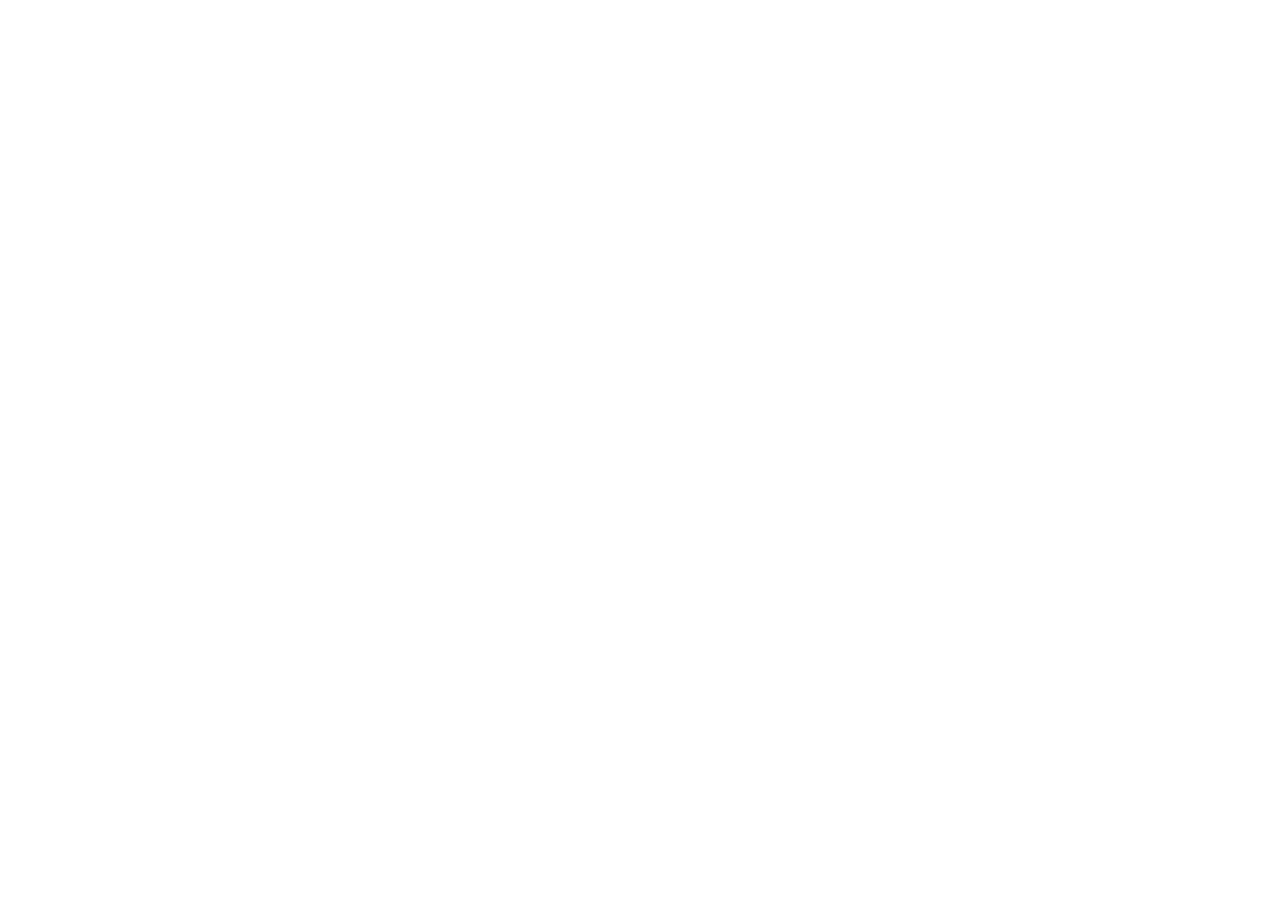
==== blog-preview-card/index.html @ 4c04ecbe "feat: set up semantic HTML structure with proper meta tags" ====
<!DOCTYPE html>
<html lang="en">

<head>
    <meta charset="UTF-8">
    <meta name="viewport" content="width=device-width, initial-scale=1.0">

    <!-- Favicon -->
    <link rel="icon" type="image/png" sizes="32x32" href="./assets/images/favicon-32x32.png">

    <!-- Title & Description(SEO) -->
    <title>Frontend Mentor | Blog preview card</title>
    <meta name="description" content="Solution to Blog preview card challenge on Frontend Mentor">

</head>

<body>

    <main>

    </main>

    <footer>

    </footer>


</body>

</html>
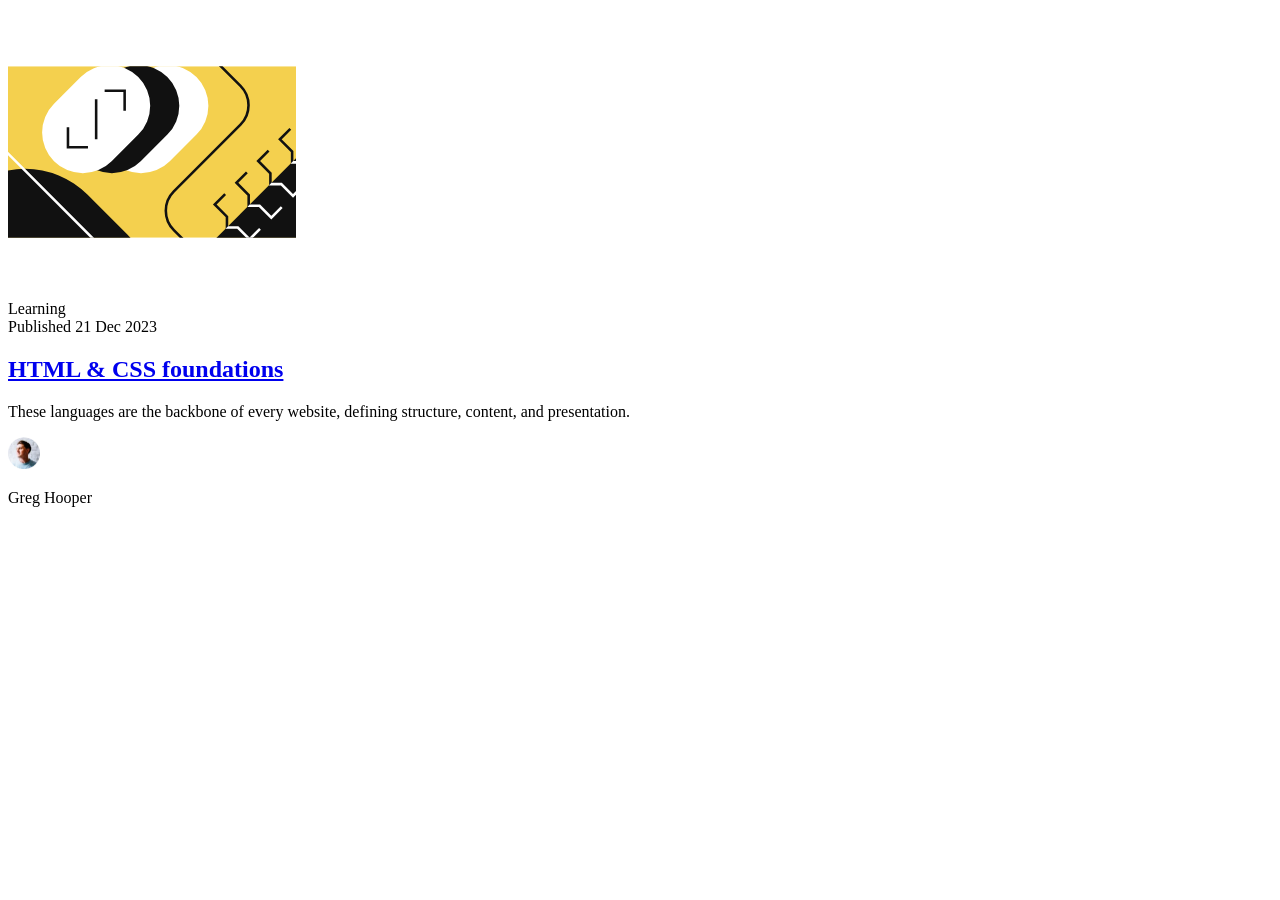
==== commit ef3cbc9b: "feat: add semantic HTML structure with BEM and aria attributes for Blog card" ====
--- a/blog-preview-card/index.html
+++ b/blog-preview-card/index.html
@@ -16,7 +16,55 @@
 
 <body>
 
-    <main>
+    <main clas main-content>
+
+        <article class="card">
+
+            <header class="card__header">
+                <!--  show a cropped portion on mobile and complete image on desktop  -->
+                <img class="card__img" src="./assets/images/illustration-article.svg" alt="" width="288" height="288"
+                    aria-hidden="true">
+            </header>
+
+
+            <div class="card__content">
+
+                <span class="card__badge  card__badge--learning">
+                    Learning
+                </span>
+
+                <div class="card__wrapper-date">
+                    <span class="card__published">Published</span>
+                    <time class="card__date" datetime="2023-12-21">
+                        21 Dec 2023
+                    </time>
+                </div>
+
+                <h1>
+                    <a href="#" class="card__title">
+                        HTML & CSS foundations
+                    </a>
+                </h1>
+
+                <p class="card__description">
+                    These languages are the backbone of every website, defining structure, content, and presentation.
+                </p>
+
+            </div>
+
+            <footer class="card__footer">
+
+                <div class="author">
+                    <img class="author__avatar" src="./assets/images/image-avatar.webp" alt="Avatar of Greg Hooper"
+                        width="32" height="32">
+
+                    <p class="author__name">Greg Hooper</p>
+                </div>
+
+            </footer>
+
+        </article>
+
 
     </main>
 
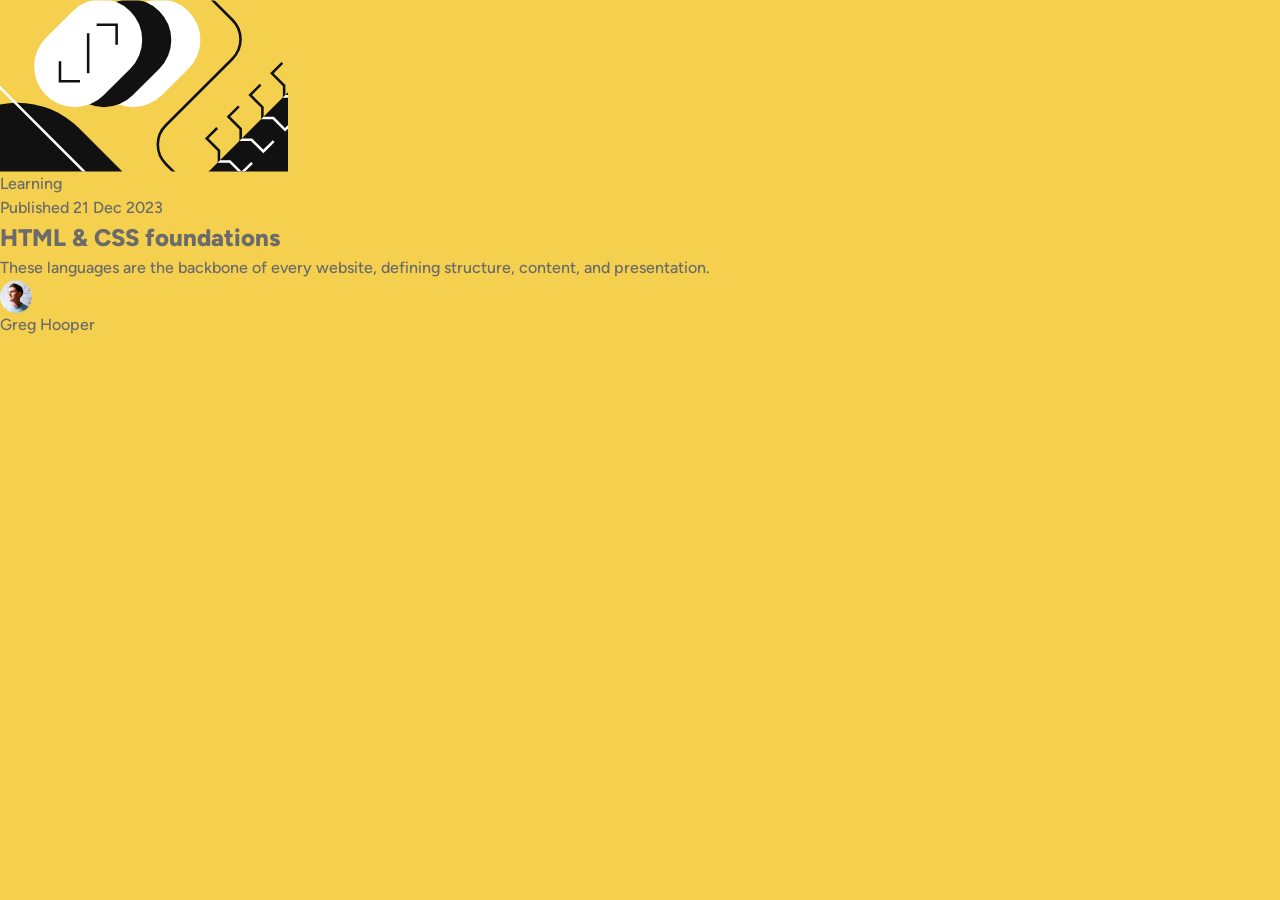
==== commit 20db0aa8: "style: define design tokens and base styles" ====
--- a/blog-preview-card/index.html
+++ b/blog-preview-card/index.html
@@ -12,6 +12,8 @@
     <title>Frontend Mentor | Blog preview card</title>
     <meta name="description" content="Solution to Blog preview card challenge on Frontend Mentor">
 
+    <!-- CSS main stylesheets -->
+    <link rel="stylesheet" href="./css/main.css">
 </head>
 
 <body>
--- a/blog-preview-card/css/main.css
+++ b/blog-preview-card/css/main.css
@@ -0,0 +1,9 @@
+/*  ========================================
+    main.css - Main Entry Point
+    ======================================== */
+
+/* 1. TOKENS - Variables */
+@import "tokens.css";
+
+/* 2. BASE - Global styles, reset, typography */
+@import "base.css";
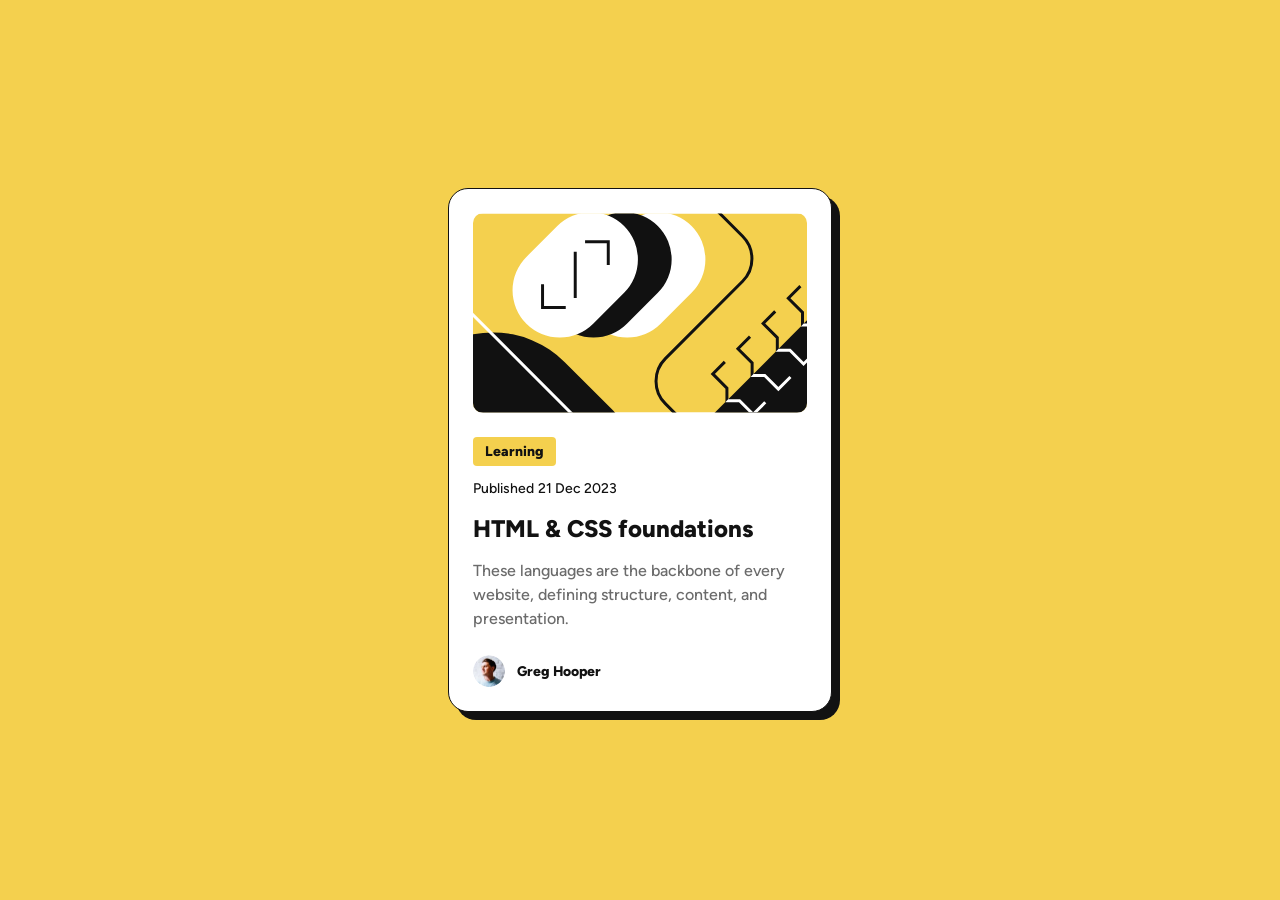
==== commit f3258cf2: "style: implement responsive card layout with Flexbox" ====
--- a/blog-preview-card/index.html
+++ b/blog-preview-card/index.html
@@ -18,7 +18,7 @@
 
 <body>
 
-    <main clas main-content>
+    <main class="main-content">
 
         <article class="card">
 
--- a/blog-preview-card/css/main.css
+++ b/blog-preview-card/css/main.css
@@ -7,3 +7,9 @@
 
 /* 2. BASE - Global styles, reset, typography */
 @import "base.css";
+
+/* 3. LAYOUT - Page structure*/
+@import "layout.css";
+
+/* 4. COMPONENTS */
+@import "components/card.css";
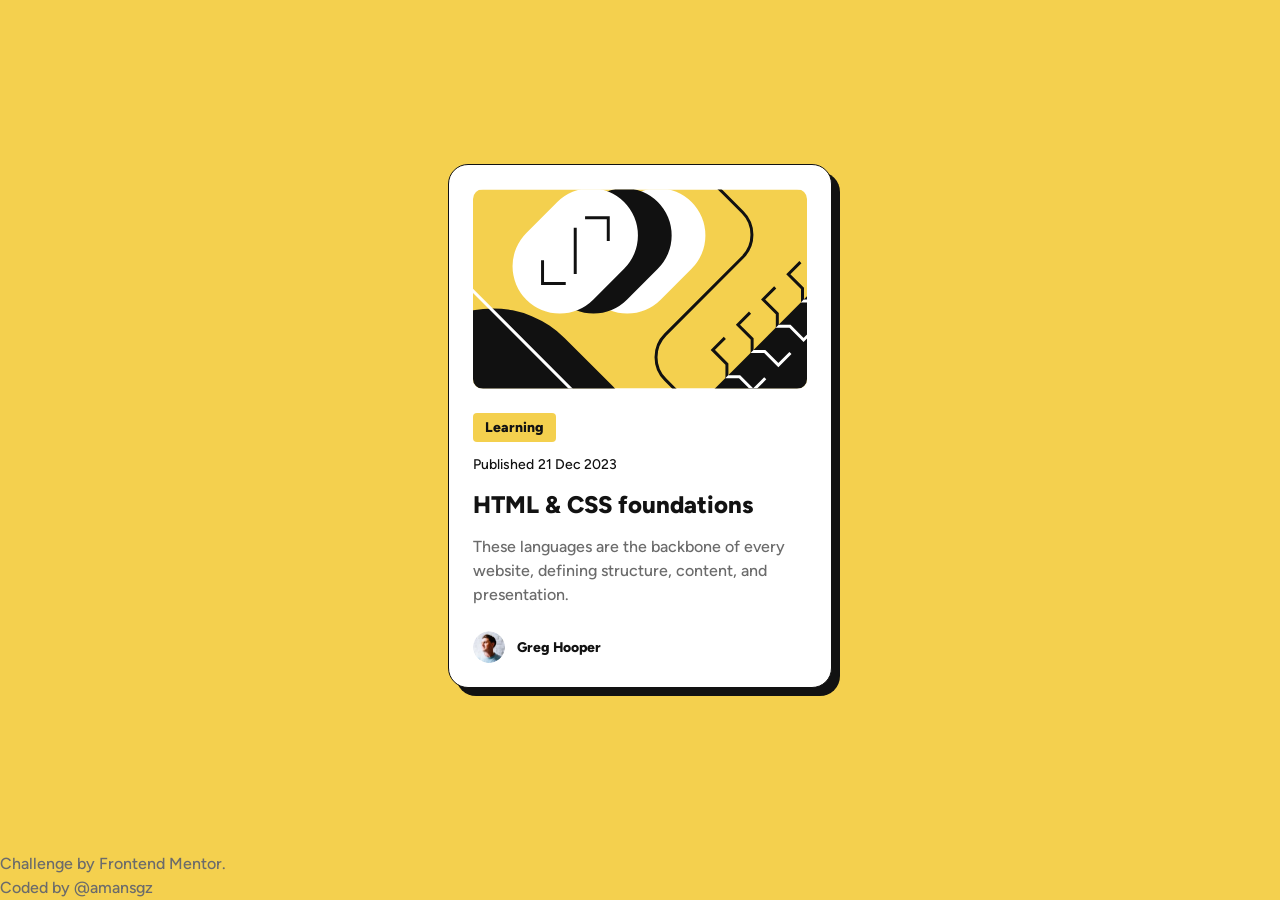
==== commit e1fe12b4: "feat: add semantic HTML structure for footer" ====
--- a/blog-preview-card/index.html
+++ b/blog-preview-card/index.html
@@ -72,6 +72,20 @@
 
     <footer>
 
+        <ul class="attribution">
+            <li class="attribution__item">
+                Challenge by <a class="attribution__link" href="https://www.frontendmentor.io?ref=challenge"
+                    target="_blank" rel="noopener noreferrer">Frontend Mentor</a>.
+            </li>
+
+            <li class="attribution__item">
+                Coded by
+                <a class="attribution__link" href="https://github.com/amansgz" target="_blank"
+                    rel="noopener noreferrer">
+                    @amansgz</a>
+            </li>
+        </ul>
+
     </footer>
 
 
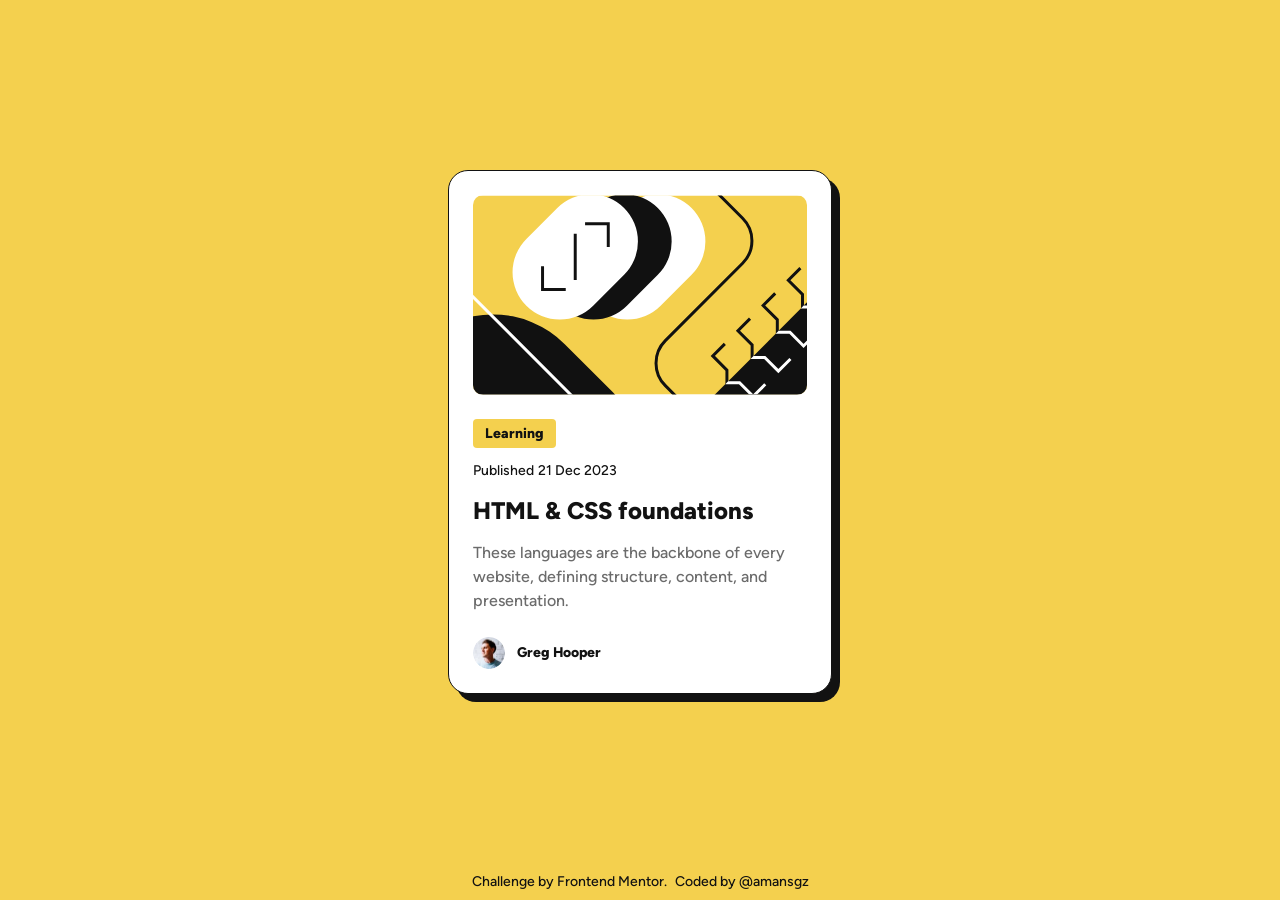
==== commit cf7b1c1b: "style: implement responsive footer layout with Flexbox" ====
--- a/blog-preview-card/index.html
+++ b/blog-preview-card/index.html
@@ -70,7 +70,7 @@
 
     </main>
 
-    <footer>
+    <footer class="footer">
 
         <ul class="attribution">
             <li class="attribution__item">
--- a/blog-preview-card/css/main.css
+++ b/blog-preview-card/css/main.css
@@ -13,3 +13,4 @@
 
 /* 4. COMPONENTS */
 @import "components/card.css";
+@import "components/attribution.css";
